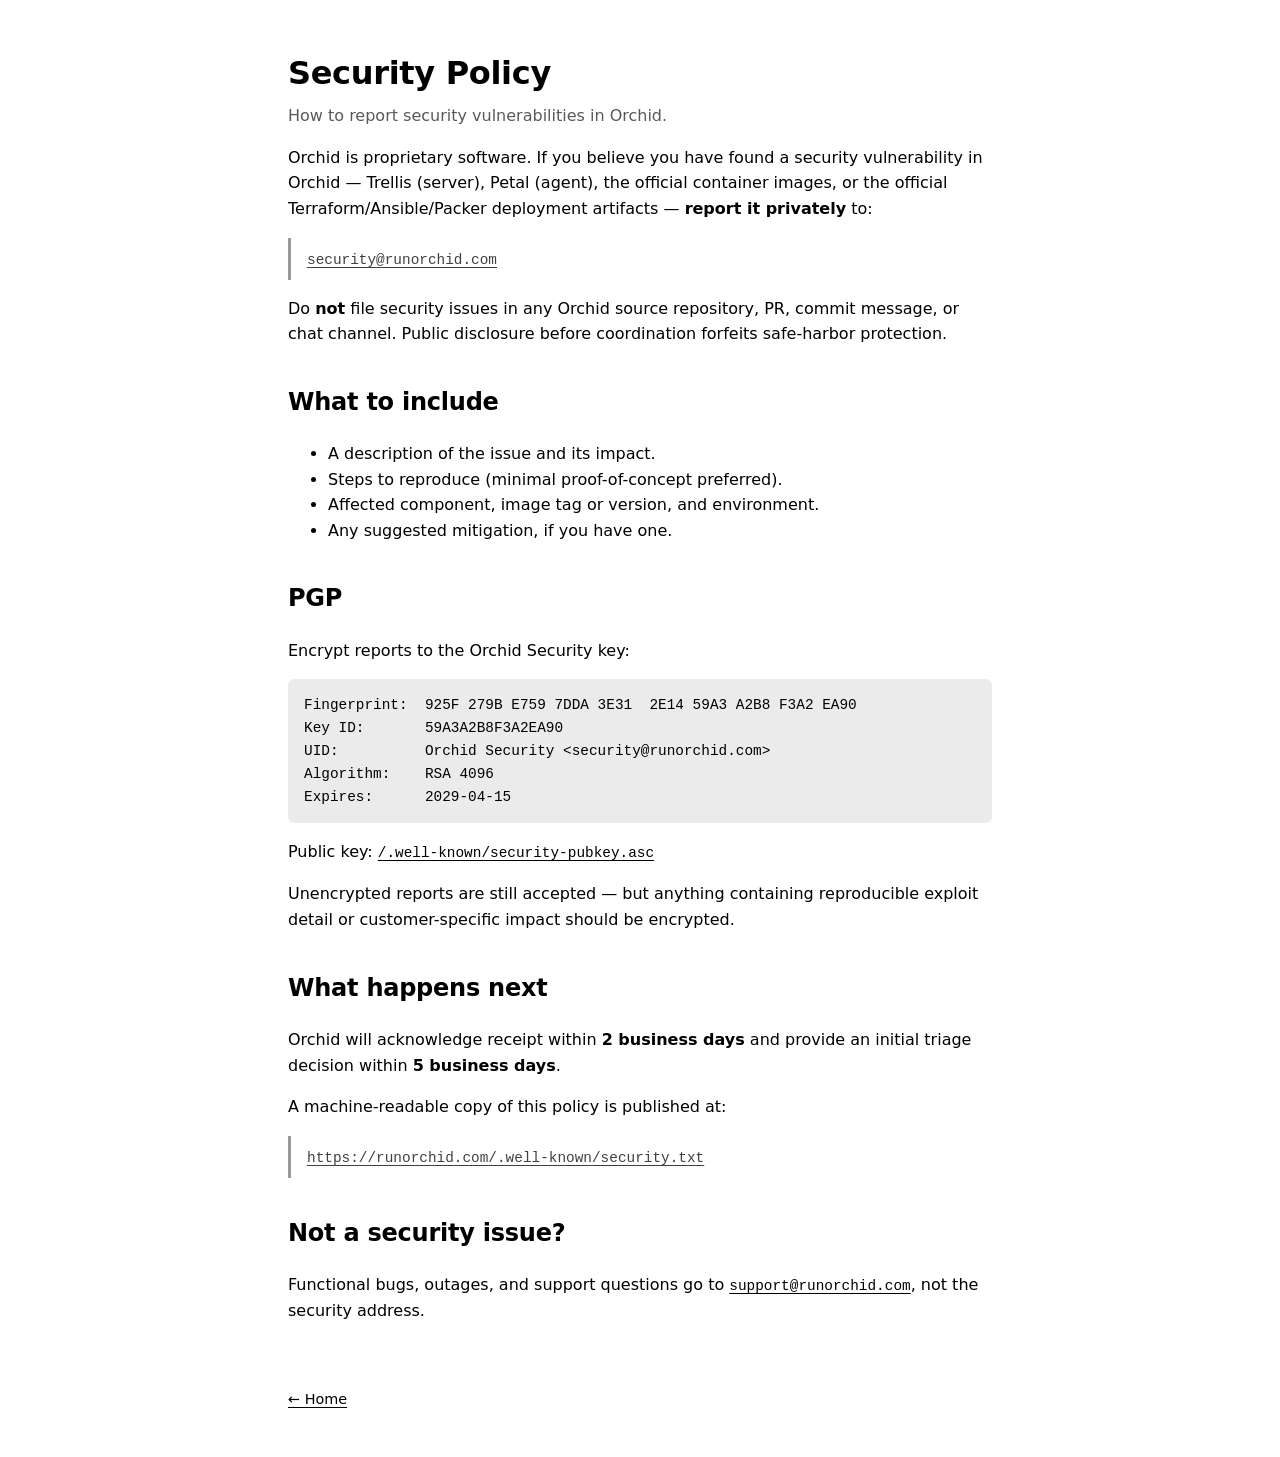
==== security/index.html @ 4ad62e92 "Initial GitHub Pages scaffold for runorchid.com Landing page, /security policy page, and RFC 9116 se" ====
<!doctype html>
<html lang="en">
<head>
<meta charset="utf-8">
<meta name="viewport" content="width=device-width,initial-scale=1">
<title>Security Policy — Orchid</title>
<meta name="description" content="How to report security vulnerabilities in Orchid.">
<meta name="referrer" content="strict-origin-when-cross-origin">
<link rel="canonical" href="https://runorchid.com/security">
<style>
  :root { color-scheme: light dark; }
  html { font-family: ui-sans-serif, system-ui, -apple-system, "Segoe UI", Roboto, sans-serif; line-height: 1.6; }
  body { max-width: 44rem; margin: 3rem auto; padding: 0 1.25rem; }
  h1, h2 { font-weight: 600; letter-spacing: -0.01em; }
  h1 { margin-bottom: 0.25rem; }
  h2 { margin-top: 2.25rem; }
  p.lede { color: color-mix(in srgb, CanvasText 65%, Canvas); margin-top: 0; }
  code, pre { font-family: ui-monospace, SFMono-Regular, Menlo, monospace; font-size: 0.9em; }
  pre { background: color-mix(in srgb, CanvasText 8%, Canvas); padding: 0.9rem 1rem; border-radius: 6px; overflow-x: auto; }
  blockquote { margin: 1rem 0; padding: 0.5rem 1rem; border-left: 3px solid color-mix(in srgb, CanvasText 40%, Canvas); color: color-mix(in srgb, CanvasText 75%, Canvas); }
  a { color: inherit; text-underline-offset: 3px; }
  .back { display: inline-block; margin-top: 3rem; font-size: 0.9rem; }
</style>
</head>
<body>
  <h1>Security Policy</h1>
  <p class="lede">How to report security vulnerabilities in Orchid.</p>

  <p>Orchid is proprietary software. If you believe you have found a security
  vulnerability in Orchid — Trellis (server), Petal (agent), the official
  container images, or the official Terraform/Ansible/Packer deployment
  artifacts — <strong>report it privately</strong> to:</p>

  <blockquote><code><a href="mailto:security@runorchid.com">security@runorchid.com</a></code></blockquote>

  <p>Do <strong>not</strong> file security issues in any Orchid source repository, PR,
  commit message, or chat channel. Public disclosure before coordination
  forfeits safe-harbor protection.</p>

  <h2>What to include</h2>
  <ul>
    <li>A description of the issue and its impact.</li>
    <li>Steps to reproduce (minimal proof-of-concept preferred).</li>
    <li>Affected component, image tag or version, and environment.</li>
    <li>Any suggested mitigation, if you have one.</li>
  </ul>

  <h2>PGP</h2>
  <p>Encrypt reports to the Orchid Security key:</p>
  <pre>Fingerprint:  925F 279B E759 7DDA 3E31  2E14 59A3 A2B8 F3A2 EA90
Key ID:       59A3A2B8F3A2EA90
UID:          Orchid Security &lt;security@runorchid.com&gt;
Algorithm:    RSA 4096
Expires:      2029-04-15</pre>
  <p>Public key: <a href="/.well-known/security-pubkey.asc"><code>/.well-known/security-pubkey.asc</code></a></p>
  <p>Unencrypted reports are still accepted — but anything containing
  reproducible exploit detail or customer-specific impact should be
  encrypted.</p>

  <h2>What happens next</h2>
  <p>Orchid will acknowledge receipt within <strong>2 business days</strong> and provide
  an initial triage decision within <strong>5 business days</strong>.</p>
  <p>A machine-readable copy of this policy is published at:</p>
  <blockquote><a href="/.well-known/security.txt"><code>https://runorchid.com/.well-known/security.txt</code></a></blockquote>

  <h2>Not a security issue?</h2>
  <p>Functional bugs, outages, and support questions go to
  <a href="mailto:support@runorchid.com"><code>support@runorchid.com</code></a>,
  not the security address.</p>

  <a class="back" href="/">← Home</a>
</body>
</html>
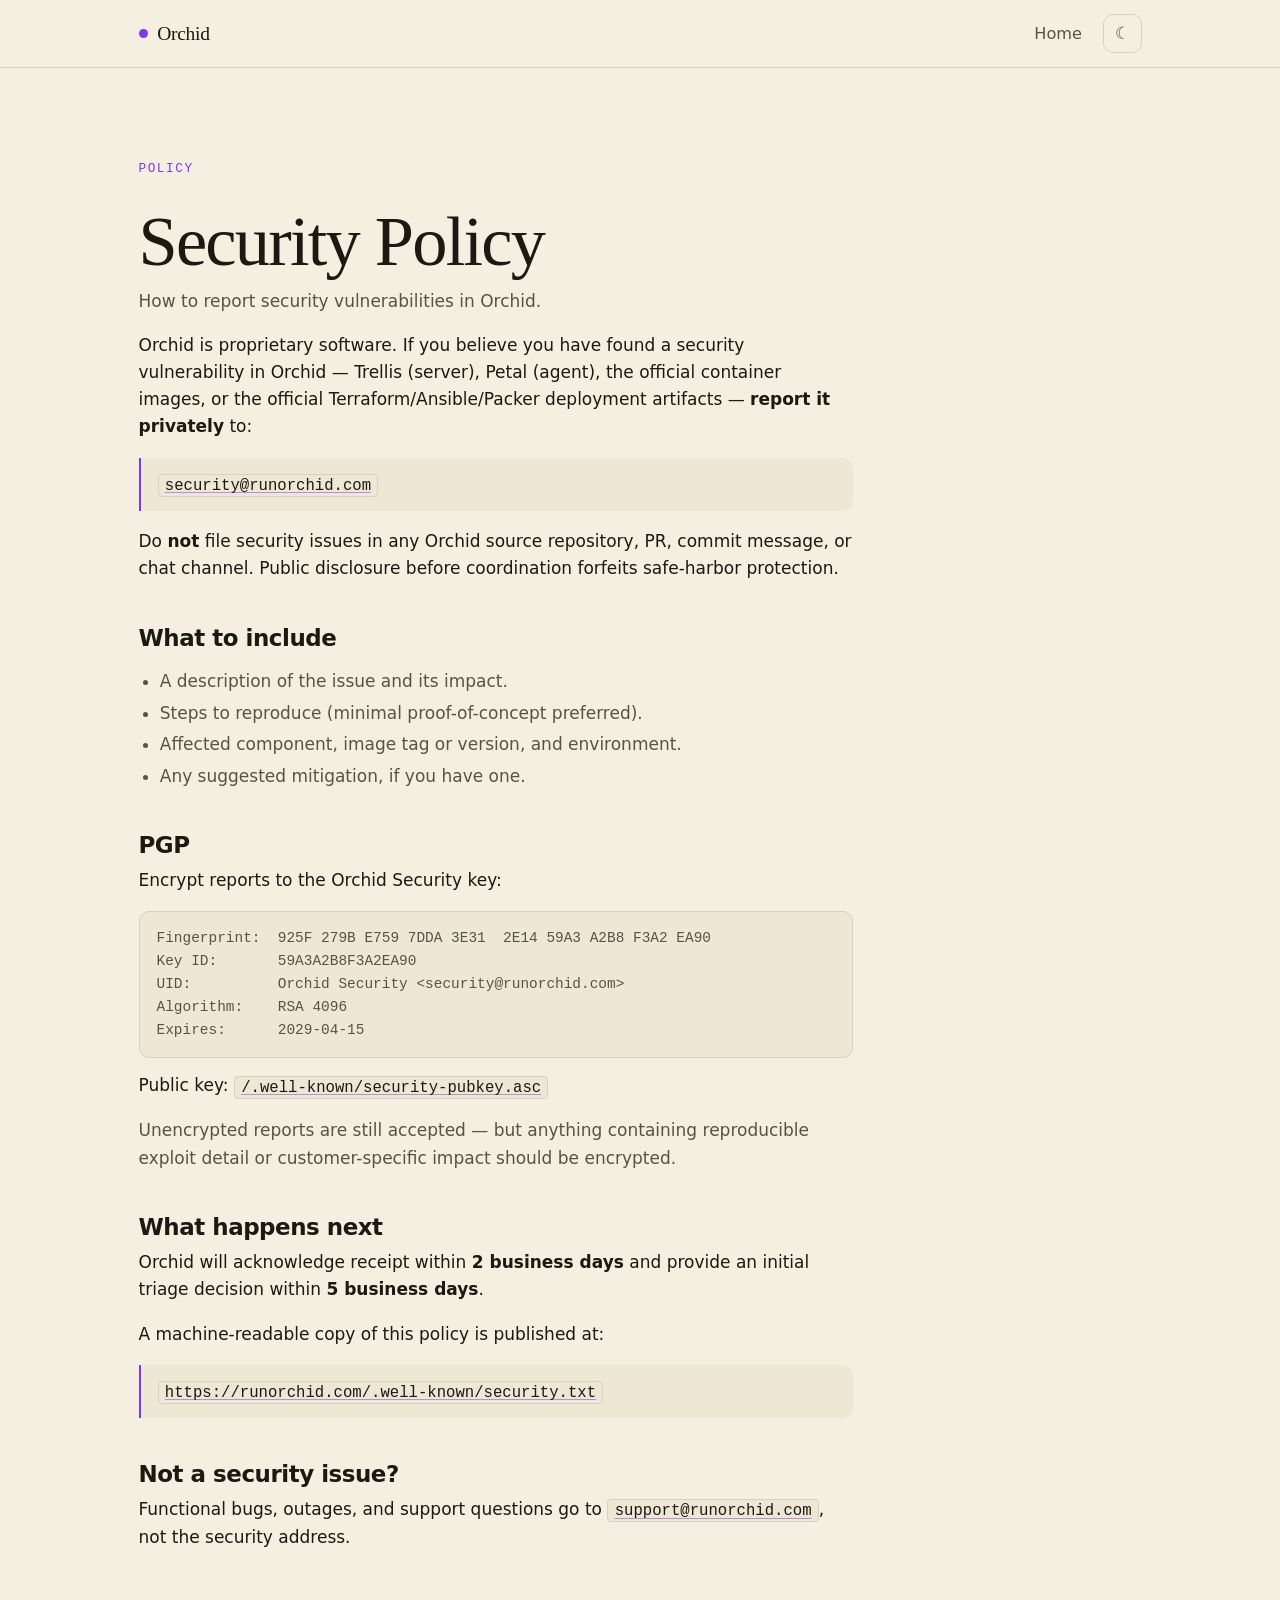
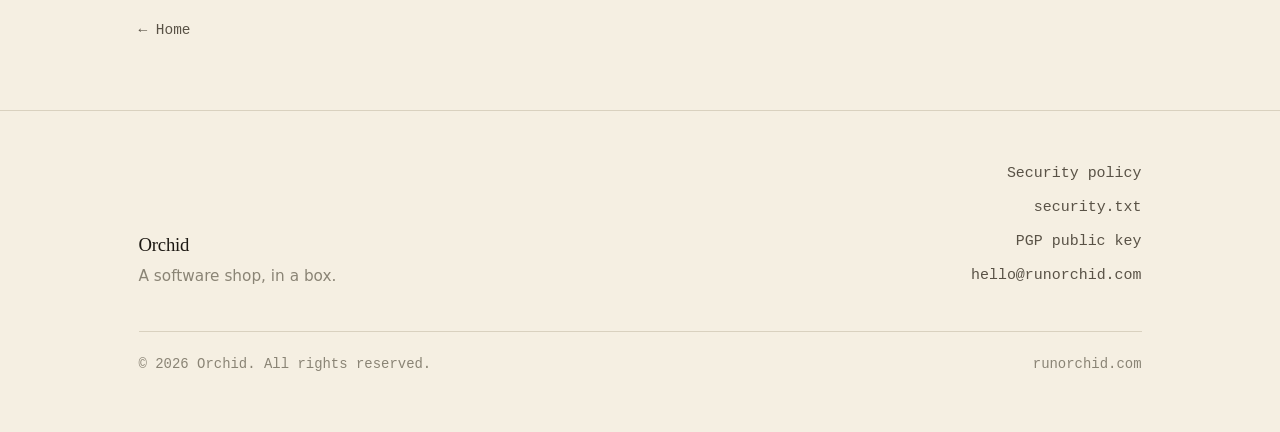
==== commit 78005bbd: "Built from swe-agent@147dd1f" ====
--- a/security/index.html
+++ b/security/index.html
@@ -1,73 +1,61 @@
-<!doctype html>
-<html lang="en">
-<head>
-<meta charset="utf-8">
-<meta name="viewport" content="width=device-width,initial-scale=1">
-<title>Security Policy — Orchid</title>
-<meta name="description" content="How to report security vulnerabilities in Orchid.">
-<meta name="referrer" content="strict-origin-when-cross-origin">
-<link rel="canonical" href="https://runorchid.com/security">
-<style>
-  :root { color-scheme: light dark; }
-  html { font-family: ui-sans-serif, system-ui, -apple-system, "Segoe UI", Roboto, sans-serif; line-height: 1.6; }
-  body { max-width: 44rem; margin: 3rem auto; padding: 0 1.25rem; }
-  h1, h2 { font-weight: 600; letter-spacing: -0.01em; }
-  h1 { margin-bottom: 0.25rem; }
-  h2 { margin-top: 2.25rem; }
-  p.lede { color: color-mix(in srgb, CanvasText 65%, Canvas); margin-top: 0; }
-  code, pre { font-family: ui-monospace, SFMono-Regular, Menlo, monospace; font-size: 0.9em; }
-  pre { background: color-mix(in srgb, CanvasText 8%, Canvas); padding: 0.9rem 1rem; border-radius: 6px; overflow-x: auto; }
-  blockquote { margin: 1rem 0; padding: 0.5rem 1rem; border-left: 3px solid color-mix(in srgb, CanvasText 40%, Canvas); color: color-mix(in srgb, CanvasText 75%, Canvas); }
-  a { color: inherit; text-underline-offset: 3px; }
-  .back { display: inline-block; margin-top: 3rem; font-size: 0.9rem; }
-</style>
-</head>
-<body>
-  <h1>Security Policy</h1>
-  <p class="lede">How to report security vulnerabilities in Orchid.</p>
-
-  <p>Orchid is proprietary software. If you believe you have found a security
-  vulnerability in Orchid — Trellis (server), Petal (agent), the official
-  container images, or the official Terraform/Ansible/Packer deployment
-  artifacts — <strong>report it privately</strong> to:</p>
-
-  <blockquote><code><a href="mailto:security@runorchid.com">security@runorchid.com</a></code></blockquote>
-
-  <p>Do <strong>not</strong> file security issues in any Orchid source repository, PR,
-  commit message, or chat channel. Public disclosure before coordination
-  forfeits safe-harbor protection.</p>
-
-  <h2>What to include</h2>
-  <ul>
-    <li>A description of the issue and its impact.</li>
-    <li>Steps to reproduce (minimal proof-of-concept preferred).</li>
-    <li>Affected component, image tag or version, and environment.</li>
-    <li>Any suggested mitigation, if you have one.</li>
-  </ul>
-
-  <h2>PGP</h2>
-  <p>Encrypt reports to the Orchid Security key:</p>
-  <pre>Fingerprint:  925F 279B E759 7DDA 3E31  2E14 59A3 A2B8 F3A2 EA90
+<!DOCTYPE html><html lang="en"> <head><meta charset="utf-8"><meta name="viewport" content="width=device-width, initial-scale=1"><meta name="referrer" content="strict-origin-when-cross-origin"><title>Security Policy — Orchid</title><meta name="description" content="How to report security vulnerabilities in Orchid."><link rel="canonical" href="https://runorchid.com/security/"><meta property="og:title" content="Security Policy — Orchid"><meta property="og:description" content="How to report security vulnerabilities in Orchid."><meta property="og:type" content="website"><meta property="og:url" content="https://runorchid.com/security/"><meta name="twitter:card" content="summary"><script>
+      (() => {
+        try {
+          const stored = localStorage.getItem('theme');
+          if (stored === 'light' || stored === 'dark') {
+            document.documentElement.setAttribute('data-theme', stored);
+          }
+        } catch (_) {}
+      })();
+    </script><link rel="stylesheet" href="/_astro/index.miz5jpHQ.css">
+<style>.prose[data-astro-cid-rpovodi2]{max-width:42rem;padding:5rem 0 4rem}.prose[data-astro-cid-rpovodi2] h1[data-astro-cid-rpovodi2]{margin-bottom:.35rem}.prose[data-astro-cid-rpovodi2] h2[data-astro-cid-rpovodi2]{font-size:1.35rem;font-family:var(--sans);font-weight:600;margin-top:2.5rem;margin-bottom:.5rem}.prose[data-astro-cid-rpovodi2] p[data-astro-cid-rpovodi2]{color:var(--fg)}.prose[data-astro-cid-rpovodi2] p[data-astro-cid-rpovodi2].muted{color:var(--fg-dim)}.prose[data-astro-cid-rpovodi2] ul[data-astro-cid-rpovodi2]{padding-left:1.25rem;color:var(--fg-dim)}.prose[data-astro-cid-rpovodi2] ul[data-astro-cid-rpovodi2] li[data-astro-cid-rpovodi2]{margin:.25rem 0}.prose[data-astro-cid-rpovodi2] blockquote[data-astro-cid-rpovodi2]{margin:1rem 0;padding:.75rem 1rem;border-left:2px solid var(--accent);background:var(--bg-elev);border-radius:0 var(--radius) var(--radius) 0}.prose[data-astro-cid-rpovodi2] pre[data-astro-cid-rpovodi2]{background:var(--bg-elev);border:1px solid var(--rule);padding:.85rem 1rem;border-radius:var(--radius);overflow-x:auto;font-size:.85rem;color:var(--fg-dim)}.back[data-astro-cid-rpovodi2]{display:inline-block;margin-top:3rem;color:var(--fg-dim);font-family:var(--mono);font-size:.85rem;text-decoration:none}.back[data-astro-cid-rpovodi2]:hover{color:var(--accent)}
+</style></head> <body> <nav data-astro-cid-dmqpwcec> <div class="inner" data-astro-cid-dmqpwcec> <a class="brand" href="/" data-astro-cid-dmqpwcec><span class="dot" aria-hidden="true" data-astro-cid-dmqpwcec></span>Orchid</a> <div class="links" data-astro-cid-dmqpwcec> <a href="/" data-astro-cid-dmqpwcec>Home</a> <button id="theme-toggle" class="theme-toggle" type="button" aria-label="Toggle theme" data-astro-cid-dmqpwcec>☀</button> </div> </div> </nav> <main> <div class="container" data-astro-cid-rpovodi2><article class="prose" data-astro-cid-rpovodi2><span class="eyebrow" data-astro-cid-rpovodi2>Policy</span><h1 data-astro-cid-rpovodi2>Security Policy</h1><p class="muted" data-astro-cid-rpovodi2>How to report security vulnerabilities in Orchid.</p><p data-astro-cid-rpovodi2>
+Orchid is proprietary software. If you believe you have found a
+        security vulnerability in Orchid — Trellis (server), Petal (agent),
+        the official container images, or the official
+        Terraform/Ansible/Packer deployment artifacts —
+<strong data-astro-cid-rpovodi2>report it privately</strong> to:
+</p><blockquote data-astro-cid-rpovodi2><code data-astro-cid-rpovodi2><a href="mailto:security@runorchid.com" data-astro-cid-rpovodi2>security@runorchid.com</a></code></blockquote><p data-astro-cid-rpovodi2>
+Do <strong data-astro-cid-rpovodi2>not</strong> file security issues in any Orchid source
+        repository, PR, commit message, or chat channel. Public disclosure
+        before coordination forfeits safe-harbor protection.
+</p><h2 data-astro-cid-rpovodi2>What to include</h2><ul data-astro-cid-rpovodi2><li data-astro-cid-rpovodi2>A description of the issue and its impact.</li><li data-astro-cid-rpovodi2>Steps to reproduce (minimal proof-of-concept preferred).</li><li data-astro-cid-rpovodi2>Affected component, image tag or version, and environment.</li><li data-astro-cid-rpovodi2>Any suggested mitigation, if you have one.</li></ul><h2 data-astro-cid-rpovodi2>PGP</h2><p data-astro-cid-rpovodi2>Encrypt reports to the Orchid Security key:</p><pre data-astro-cid-rpovodi2>Fingerprint:  925F 279B E759 7DDA 3E31  2E14 59A3 A2B8 F3A2 EA90
 Key ID:       59A3A2B8F3A2EA90
 UID:          Orchid Security &lt;security@runorchid.com&gt;
 Algorithm:    RSA 4096
-Expires:      2029-04-15</pre>
-  <p>Public key: <a href="/.well-known/security-pubkey.asc"><code>/.well-known/security-pubkey.asc</code></a></p>
-  <p>Unencrypted reports are still accepted — but anything containing
-  reproducible exploit detail or customer-specific impact should be
-  encrypted.</p>
-
-  <h2>What happens next</h2>
-  <p>Orchid will acknowledge receipt within <strong>2 business days</strong> and provide
-  an initial triage decision within <strong>5 business days</strong>.</p>
-  <p>A machine-readable copy of this policy is published at:</p>
-  <blockquote><a href="/.well-known/security.txt"><code>https://runorchid.com/.well-known/security.txt</code></a></blockquote>
-
-  <h2>Not a security issue?</h2>
-  <p>Functional bugs, outages, and support questions go to
-  <a href="mailto:support@runorchid.com"><code>support@runorchid.com</code></a>,
-  not the security address.</p>
-
-  <a class="back" href="/">← Home</a>
-</body>
-</html>
+Expires:      2029-04-15</pre><p data-astro-cid-rpovodi2>
+Public key:
+<a href="/.well-known/security-pubkey.asc" data-astro-cid-rpovodi2><code data-astro-cid-rpovodi2>/.well-known/security-pubkey.asc</code></a></p><p class="muted" data-astro-cid-rpovodi2>
+Unencrypted reports are still accepted — but anything containing
+        reproducible exploit detail or customer-specific impact should be
+        encrypted.
+</p><h2 data-astro-cid-rpovodi2>What happens next</h2><p data-astro-cid-rpovodi2>
+Orchid will acknowledge receipt within <strong data-astro-cid-rpovodi2>2 business days</strong>
+and provide an initial triage decision within <strong data-astro-cid-rpovodi2>5 business
+        days</strong>.
+</p><p data-astro-cid-rpovodi2>A machine-readable copy of this policy is published at:</p><blockquote data-astro-cid-rpovodi2><a href="/.well-known/security.txt" data-astro-cid-rpovodi2><code data-astro-cid-rpovodi2>https://runorchid.com/.well-known/security.txt</code></a></blockquote><h2 data-astro-cid-rpovodi2>Not a security issue?</h2><p data-astro-cid-rpovodi2>
+Functional bugs, outages, and support questions go to
+<a href="mailto:support@runorchid.com" data-astro-cid-rpovodi2><code data-astro-cid-rpovodi2>support@runorchid.com</code></a>,
+        not the security address.
+</p><a class="back" href="/" data-astro-cid-rpovodi2>← Home</a></article></div> </main> <footer data-astro-cid-sz7xmlte> <div class="container" data-astro-cid-sz7xmlte> <div class="grid" data-astro-cid-sz7xmlte> <div data-astro-cid-sz7xmlte> <div class="brand" data-astro-cid-sz7xmlte>Orchid</div> <div class="tagline" data-astro-cid-sz7xmlte>A software shop, in a box.</div> </div> <div class="links" data-astro-cid-sz7xmlte> <a href="/security" data-astro-cid-sz7xmlte>Security policy</a> <a href="/.well-known/security.txt" data-astro-cid-sz7xmlte>security.txt</a> <a href="/.well-known/security-pubkey.asc" data-astro-cid-sz7xmlte>PGP public key</a> <a href="mailto:hello@runorchid.com" data-astro-cid-sz7xmlte>hello@runorchid.com</a> </div> </div> <div class="bottom" data-astro-cid-sz7xmlte> <span data-astro-cid-sz7xmlte>© 2026 Orchid. All rights reserved.</span> <span data-astro-cid-sz7xmlte>runorchid.com</span> </div> </div> </footer> <script>
+      (() => {
+        const btn = document.getElementById('theme-toggle');
+        if (!btn) return;
+        const getPref = () => {
+          const stored = localStorage.getItem('theme');
+          if (stored) return stored;
+          return window.matchMedia('(prefers-color-scheme: light)').matches ? 'light' : 'dark';
+        };
+        const render = (t) => {
+          btn.textContent = t === 'light' ? '☾' : '☀';
+          btn.setAttribute('aria-label', t === 'light' ? 'Switch to dark mode' : 'Switch to light mode');
+        };
+        render(getPref());
+        btn.addEventListener('click', () => {
+          const next = getPref() === 'light' ? 'dark' : 'light';
+          document.documentElement.setAttribute('data-theme', next);
+          localStorage.setItem('theme', next);
+          render(next);
+        });
+      })();
+    </script> </body> </html>
--- a/_astro/index.miz5jpHQ.css
+++ b/_astro/index.miz5jpHQ.css
@@ -0,0 +1 @@
+:root{--serif: ui-serif, "New York", "Georgia", "Charter", serif;--sans: ui-sans-serif, system-ui, -apple-system, "Segoe UI", "Inter", Roboto, sans-serif;--mono: ui-monospace, "SF Mono", "JetBrains Mono", "Menlo", "Consolas", monospace;--bg: #0f0d0c;--bg-elev: #16130f;--bg-panel: #1c1814;--fg: #ece6d7;--fg-dim: #a29b8c;--fg-faint: #6b6558;--accent: #c084fc;--accent-dim: #9162cc;--rule: #2a251f;--rule-bright: #3b3528;--radius-sm: 4px;--radius: 10px;--radius-lg: 16px;--max: 64rem;--gutter: clamp(1.25rem, 4vw, 2.5rem);color-scheme:dark}:root[data-theme=light]{--bg: #f5efe2;--bg-elev: #eee7d6;--bg-panel: #fffcf4;--fg: #1c1812;--fg-dim: #595246;--fg-faint: #8a8475;--accent: #7c3aed;--accent-dim: #a78bfa;--rule: #d9d1bf;--rule-bright: #c7bea9;color-scheme:light}@media(prefers-color-scheme:light){:root:not([data-theme]){--bg: #f5efe2;--bg-elev: #eee7d6;--bg-panel: #fffcf4;--fg: #1c1812;--fg-dim: #595246;--fg-faint: #8a8475;--accent: #7c3aed;--accent-dim: #a78bfa;--rule: #d9d1bf;--rule-bright: #c7bea9;color-scheme:light}}*{box-sizing:border-box}html,body{margin:0;padding:0;background:var(--bg);color:var(--fg);font-family:var(--sans);font-size:17px;line-height:1.6;-webkit-font-smoothing:antialiased;text-rendering:optimizeLegibility}body{min-height:100vh;display:flex;flex-direction:column}main{flex:1}a{color:inherit;text-decoration:underline;text-decoration-color:color-mix(in srgb,var(--accent) 50%,transparent);text-decoration-thickness:1px;text-underline-offset:3px;transition:text-decoration-color .16s ease,color .16s ease}a:hover{text-decoration-color:var(--accent);color:var(--accent)}h1,h2,h3,h4{font-family:var(--serif);font-weight:500;letter-spacing:-.015em;line-height:1.15;margin:0 0 .5em}h1{font-size:clamp(2.25rem,5.5vw,4.25rem);letter-spacing:-.025em}h2{font-size:clamp(1.6rem,3vw,2.25rem);letter-spacing:-.02em;margin-bottom:.75em}h3{font-size:1.2rem;font-family:var(--sans);font-weight:600;letter-spacing:-.005em}p{margin:0 0 1em}code,kbd,pre,.mono{font-family:var(--mono);font-size:.92em}code{background:var(--bg-elev);border:1px solid var(--rule);border-radius:var(--radius-sm);padding:.1em .4em}hr{border:0;border-top:1px solid var(--rule);margin:3rem 0}.container{max-width:var(--max);margin:0 auto;padding:0 var(--gutter)}section{padding:5rem 0;border-top:1px solid var(--rule)}section:first-of-type{border-top:0}.eyebrow{display:inline-block;font-family:var(--mono);font-size:.75rem;letter-spacing:.12em;text-transform:uppercase;color:var(--accent);margin-bottom:1.25rem}.lede{font-size:clamp(1.05rem,1.6vw,1.25rem);color:var(--fg-dim);max-width:42rem}.btn{display:inline-flex;align-items:center;gap:.5rem;padding:.7rem 1.1rem;border:1px solid var(--rule-bright);border-radius:var(--radius);background:var(--bg-elev);color:var(--fg);font-family:var(--sans);font-size:.95rem;font-weight:500;text-decoration:none;transition:border-color .16s ease,background .16s ease,transform .12s ease}.btn:hover{border-color:var(--accent);background:var(--bg-panel)}.btn:active{transform:translateY(1px)}.btn-ghost{background:transparent}.btn-primary{background:var(--accent);border-color:var(--accent);color:#0f0d0c}.btn-primary:hover{background:var(--accent-dim);border-color:var(--accent-dim);color:#0f0d0c}.grid-3{display:grid;grid-template-columns:repeat(3,1fr);gap:1.25rem}.grid-2{display:grid;grid-template-columns:repeat(2,1fr);gap:1.25rem}@media(max-width:760px){.grid-3,.grid-2{grid-template-columns:1fr}}.card{background:var(--bg-panel);border:1px solid var(--rule);border-radius:var(--radius-lg);padding:1.5rem;transition:border-color .2s ease,transform .2s ease}.card:hover{border-color:var(--rule-bright)}.card h3{margin-top:.4rem;margin-bottom:.5rem}.card p{color:var(--fg-dim);margin:0}.card .step{font-family:var(--mono);font-size:.7rem;letter-spacing:.12em;text-transform:uppercase;color:var(--accent)}.stack-list{list-style:none;padding:0;margin:0;display:flex;flex-direction:column;gap:.6rem}.stack-list li{display:flex;align-items:baseline;gap:.75rem;padding:.65rem .85rem;background:var(--bg-elev);border:1px solid var(--rule);border-radius:var(--radius);font-family:var(--mono);font-size:.92rem}.stack-list li .label{color:var(--fg);font-weight:500}.stack-list li .note{color:var(--fg-faint);font-family:var(--sans);font-size:.82rem;margin-left:auto}.pillar{padding:1.2rem 0;border-top:1px solid var(--rule)}.pillar:first-child{border-top:0}.pillar h3{font-family:var(--serif);font-weight:500;font-size:1.35rem;letter-spacing:-.01em;margin-bottom:.35rem}.pillar p{color:var(--fg-dim);margin:0;max-width:44rem}::selection{background:color-mix(in srgb,var(--accent) 40%,transparent)}.theme-toggle{appearance:none;border:1px solid var(--rule);background:transparent;color:var(--fg-dim);width:2.25rem;height:2.25rem;border-radius:var(--radius);cursor:pointer;display:inline-flex;align-items:center;justify-content:center;transition:border-color .16s ease,color .16s ease;font-size:1rem}.theme-toggle:hover{border-color:var(--accent);color:var(--fg)}@media(prefers-reduced-motion:reduce){*,*:before,*:after{animation-duration:.001ms!important;transition-duration:.001ms!important}}nav[data-astro-cid-dmqpwcec]{position:sticky;top:0;z-index:10;backdrop-filter:saturate(1.2) blur(8px);-webkit-backdrop-filter:saturate(1.2) blur(8px);background:color-mix(in srgb,var(--bg) 80%,transparent);border-bottom:1px solid var(--rule)}.inner[data-astro-cid-dmqpwcec]{display:flex;align-items:center;justify-content:space-between;padding:.85rem var(--gutter);max-width:var(--max);margin:0 auto}.brand[data-astro-cid-dmqpwcec]{font-family:var(--serif);font-size:1.15rem;font-weight:500;letter-spacing:-.015em;text-decoration:none}.brand[data-astro-cid-dmqpwcec] .dot[data-astro-cid-dmqpwcec]{display:inline-block;width:.55rem;height:.55rem;border-radius:50%;background:var(--accent);margin-right:.55rem;transform:translateY(-2px)}.links[data-astro-cid-dmqpwcec]{display:flex;align-items:center;gap:1.25rem}.links[data-astro-cid-dmqpwcec] a[data-astro-cid-dmqpwcec]{text-decoration:none;color:var(--fg-dim);font-size:.95rem;transition:color .16s ease}.links[data-astro-cid-dmqpwcec] a[data-astro-cid-dmqpwcec]:hover{color:var(--fg)}@media(max-width:520px){.links[data-astro-cid-dmqpwcec] .hide-sm[data-astro-cid-dmqpwcec]{display:none}}footer[data-astro-cid-sz7xmlte]{border-top:1px solid var(--rule);padding:3rem 0 3.5rem;font-size:.9rem;color:var(--fg-dim)}.grid[data-astro-cid-sz7xmlte]{display:grid;grid-template-columns:1fr auto;gap:2rem;align-items:end}.brand[data-astro-cid-sz7xmlte]{font-family:var(--serif);font-size:1.1rem;color:var(--fg);letter-spacing:-.01em}.tagline[data-astro-cid-sz7xmlte]{color:var(--fg-faint);margin-top:.25rem}.links[data-astro-cid-sz7xmlte]{display:flex;flex-direction:column;gap:.6rem;text-align:right;font-family:var(--mono);font-size:.88rem}.links[data-astro-cid-sz7xmlte] a[data-astro-cid-sz7xmlte]{text-decoration:none;color:var(--fg-dim)}.links[data-astro-cid-sz7xmlte] a[data-astro-cid-sz7xmlte]:hover{color:var(--accent)}.bottom[data-astro-cid-sz7xmlte]{margin-top:2.5rem;padding-top:1.25rem;border-top:1px solid var(--rule);display:flex;justify-content:space-between;color:var(--fg-faint);font-size:.82rem;font-family:var(--mono);flex-wrap:wrap;gap:.75rem}@media(max-width:560px){.grid[data-astro-cid-sz7xmlte]{grid-template-columns:1fr}.links[data-astro-cid-sz7xmlte]{text-align:left}}
